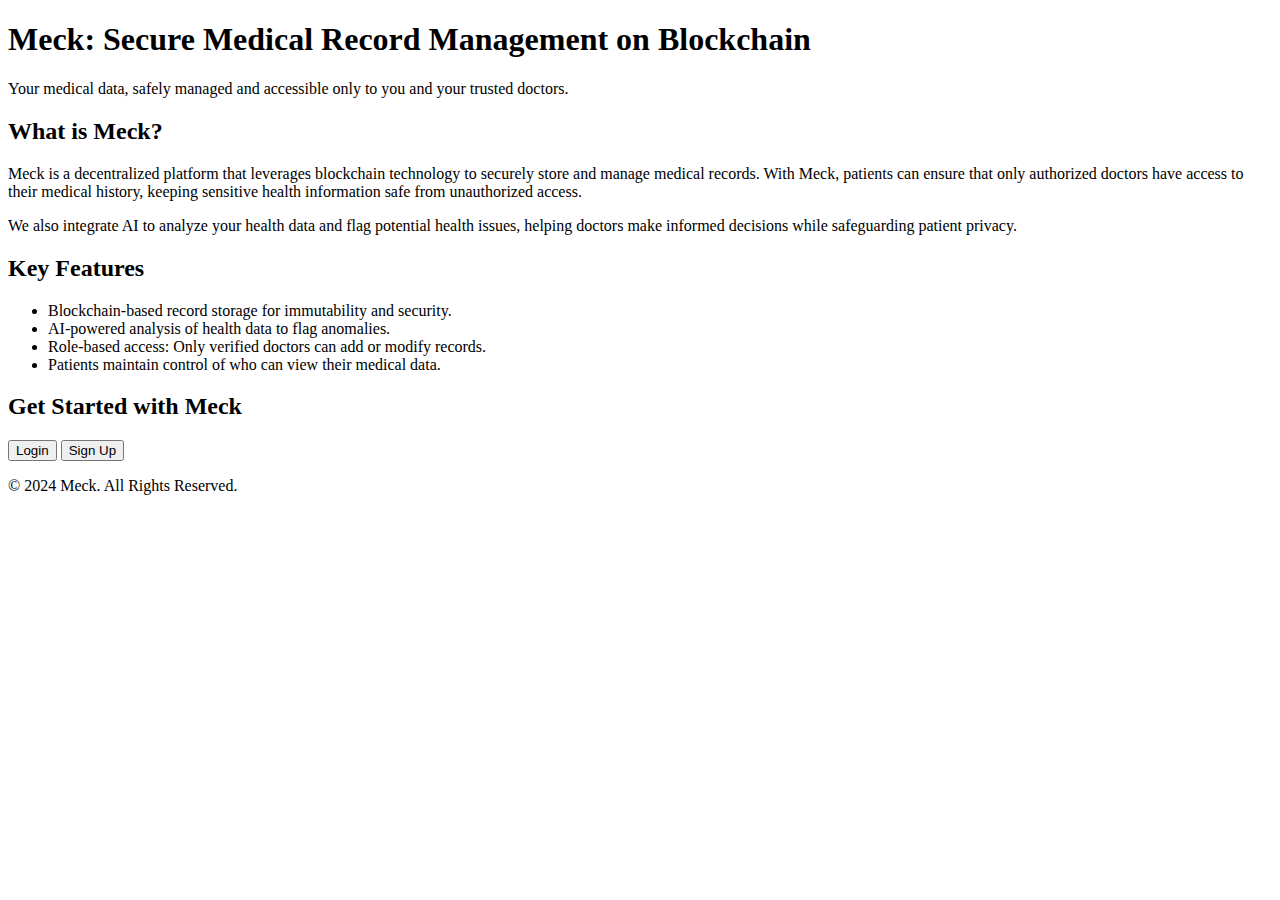
==== public/index.html @ 16b92c55 "project final code" ====
<!DOCTYPE html>
<html lang="en">
<head>
    <meta charset="UTF-8">
    <meta name="viewport" content="width=device-width, initial-scale=1.0">
    <title>Meck - Medical Blockchain Platform</title>
    <link rel="stylesheet" href="../css/style.css">
</head>
<body>
    <header>
        <h1>Meck: Secure Medical Record Management on Blockchain</h1>
        <p>Your medical data, safely managed and accessible only to you and your trusted doctors.</p>
    </header>

    <section class="about">
        <h2>What is Meck?</h2>
        <p>Meck is a decentralized platform that leverages blockchain technology to securely store and manage medical records. With Meck, patients can ensure that only authorized doctors have access to their medical history, keeping sensitive health information safe from unauthorized access.</p>
        <p>We also integrate AI to analyze your health data and flag potential health issues, helping doctors make informed decisions while safeguarding patient privacy.</p>
    </section>

    <section class="features">
        <h2>Key Features</h2>
        <ul>
            <li>Blockchain-based record storage for immutability and security.</li>
            <li>AI-powered analysis of health data to flag anomalies.</li>
            <li>Role-based access: Only verified doctors can add or modify records.</li>
            <li>Patients maintain control of who can view their medical data.</li>
        </ul>
    </section>

    <section class="cta">
        <h2>Get Started with Meck</h2>
        <button onclick="window.location.href='login.html'">Login</button>
        <button onclick="window.location.href='signup.html'">Sign Up</button>
    </section>

    <footer>
        <p>&copy; 2024 Meck. All Rights Reserved.</p>
    </footer>
</body>
</html>
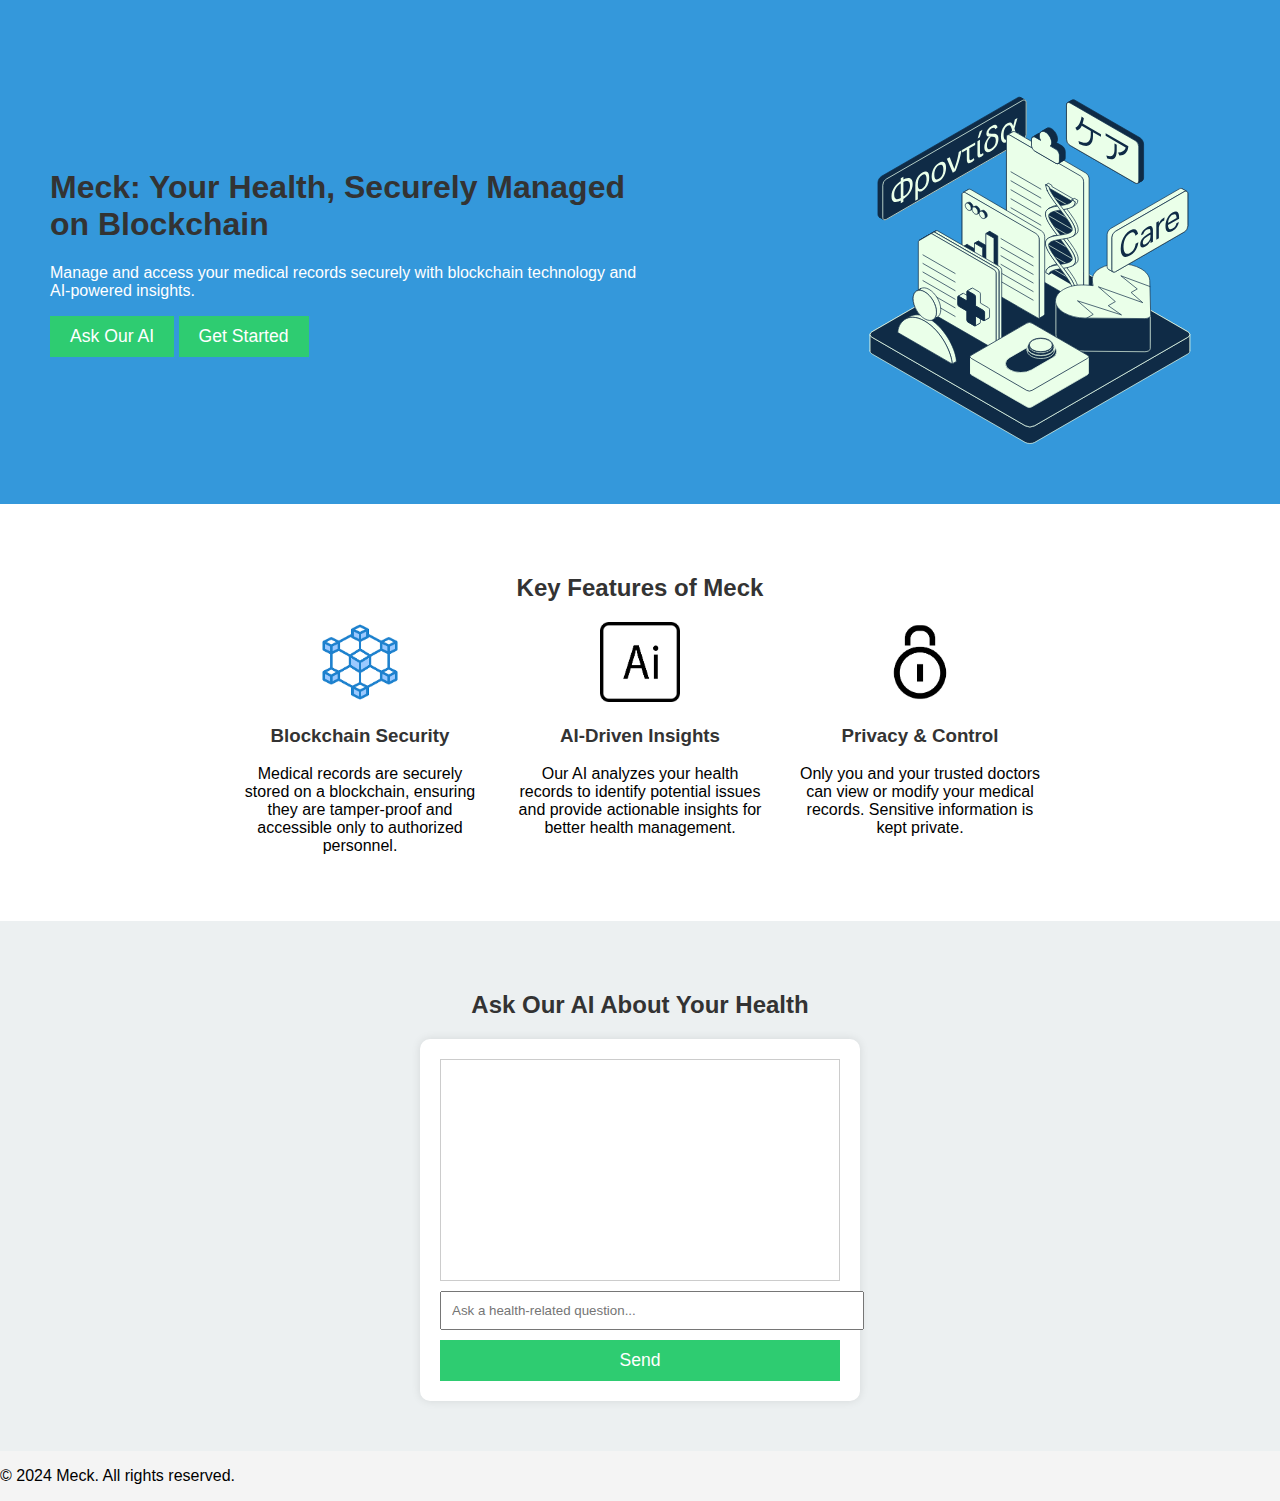
==== commit 0aed3f09: "img" ====
--- a/public/index.html
+++ b/public/index.html
@@ -3,39 +3,58 @@
 <head>
     <meta charset="UTF-8">
     <meta name="viewport" content="width=device-width, initial-scale=1.0">
-    <title>Meck - Medical Blockchain Platform</title>
-    <link rel="stylesheet" href="../css/style.css">
+    <title>Meck - Secure Medical Blockchain</title>
+    <link rel="stylesheet" href="./style.css">
 </head>
 <body>
-    <header>
-        <h1>Meck: Secure Medical Record Management on Blockchain</h1>
-        <p>Your medical data, safely managed and accessible only to you and your trusted doctors.</p>
+    <header class="hero-section">
+        <div class="hero-text">
+            <h1>Meck: Your Health, Securely Managed on Blockchain</h1>
+            <p>Manage and access your medical records securely with blockchain technology and AI-powered insights.</p>
+            <button onclick="scrollToSection('ai-section')">Ask Our AI</button>
+            <button onclick="window.location.href='signup.html'">Get Started</button>
+        </div>
+        <div class="hero-image">
+            <img src="./health-hero.svg" alt="Health management illustration">
+        </div>
     </header>
 
-    <section class="about">
-        <h2>What is Meck?</h2>
-        <p>Meck is a decentralized platform that leverages blockchain technology to securely store and manage medical records. With Meck, patients can ensure that only authorized doctors have access to their medical history, keeping sensitive health information safe from unauthorized access.</p>
-        <p>We also integrate AI to analyze your health data and flag potential health issues, helping doctors make informed decisions while safeguarding patient privacy.</p>
+    <section class="features">
+        <h2>Key Features of Meck</h2>
+        <div class="feature-grid">
+            <div class="feature-item">
+                <img src="./blockchain.png" alt="Blockchain icon">
+                <h3>Blockchain Security</h3>
+                <p>Medical records are securely stored on a blockchain, ensuring they are tamper-proof and accessible only to authorized personnel.</p>
+            </div>
+            <div class="feature-item">
+                <img src="./ai.png" alt="AI insights icon">
+                <h3>AI-Driven Insights</h3>
+                <p>Our AI analyzes your health records to identify potential issues and provide actionable insights for better health management.</p>
+            </div>
+            <div class="feature-item">
+                <img src="./privacy.png" alt="Privacy icon">
+                <h3>Privacy & Control</h3>
+                <p>Only you and your trusted doctors can view or modify your medical records. Sensitive information is kept private.</p>
+            </div>
+        </div>
     </section>
 
-    <section class="features">
-        <h2>Key Features</h2>
-        <ul>
-            <li>Blockchain-based record storage for immutability and security.</li>
-            <li>AI-powered analysis of health data to flag anomalies.</li>
-            <li>Role-based access: Only verified doctors can add or modify records.</li>
-            <li>Patients maintain control of who can view their medical data.</li>
-        </ul>
-    </section>
-
-    <section class="cta">
-        <h2>Get Started with Meck</h2>
-        <button onclick="window.location.href='login.html'">Login</button>
-        <button onclick="window.location.href='signup.html'">Sign Up</button>
+    <section id="ai-section" class="ai-section">
+        <h2>Ask Our AI About Your Health</h2>
+        <div class="ai-container">
+            <div class="chatbox" id="chatbox">
+                <div id="chat-history"></div>
+                <input type="text" id="ai-input" placeholder="Ask a health-related question...">
+                <button id="ai-send">Send</button>
+            </div>
+        </div>
     </section>
 
     <footer>
-        <p>&copy; 2024 Meck. All Rights Reserved.</p>
+        <p>&copy; 2024 Meck. All rights reserved.</p>
     </footer>
+
+    <script src="./ai-chat.js"></script>
 </body>
 </html>
--- a/public/style.css
+++ b/public/style.css
@@ -0,0 +1,106 @@
+/* General Styles */
+body {
+    font-family: 'Arial', sans-serif;
+    margin: 0;
+    padding: 0;
+    background-color: #f4f4f4;
+}
+
+h1, h2, h3 {
+    color: #333;
+}
+
+/* Hero Section */
+.hero-section {
+    display: flex;
+    justify-content: space-between;
+    align-items: center;
+    padding: 50px;
+    background-color: #3498db;
+    color: white;
+}
+
+.hero-text {
+    max-width: 600px;
+}
+
+.hero-image img {
+    width: 400px;
+    height: auto;
+}
+
+button {
+    background-color: #2ecc71;
+    color: white;
+    padding: 10px 20px;
+    border: none;
+    cursor: pointer;
+    font-size: 1.1em;
+}
+
+button:hover {
+    background-color: #27ae60;
+}
+
+/* Features Section */
+.features {
+    padding: 50px;
+    background-color: white;
+    text-align: center;
+}
+
+.feature-grid {
+    display: flex;
+    justify-content: center;
+    gap: 30px;
+}
+
+.feature-item {
+    max-width: 250px;
+}
+
+.feature-item img {
+    width: 80px;
+    height: auto;
+}
+
+.ai-section {
+    padding: 50px;
+    background-color: #ecf0f1;
+    text-align: center;
+}
+
+/* AI Chatbox */
+.ai-container {
+    display: flex;
+    justify-content: center;
+    align-items: center;
+}
+
+.chatbox {
+    background-color: white;
+    padding: 20px;
+    border-radius: 10px;
+    box-shadow: 0px 0px 10px rgba(0, 0, 0, 0.1);
+    width: 400px;
+    display: flex;
+    flex-direction: column;
+}
+
+#chat-history {
+    height: 200px;
+    overflow-y: scroll;
+    margin-bottom: 10px;
+    border: 1px solid #ccc;
+    padding: 10px;
+}
+
+#ai-input {
+    width: 100%;
+    padding: 10px;
+    margin-bottom: 10px;
+}
+
+#ai-send {
+    padding: 10px;
+}
